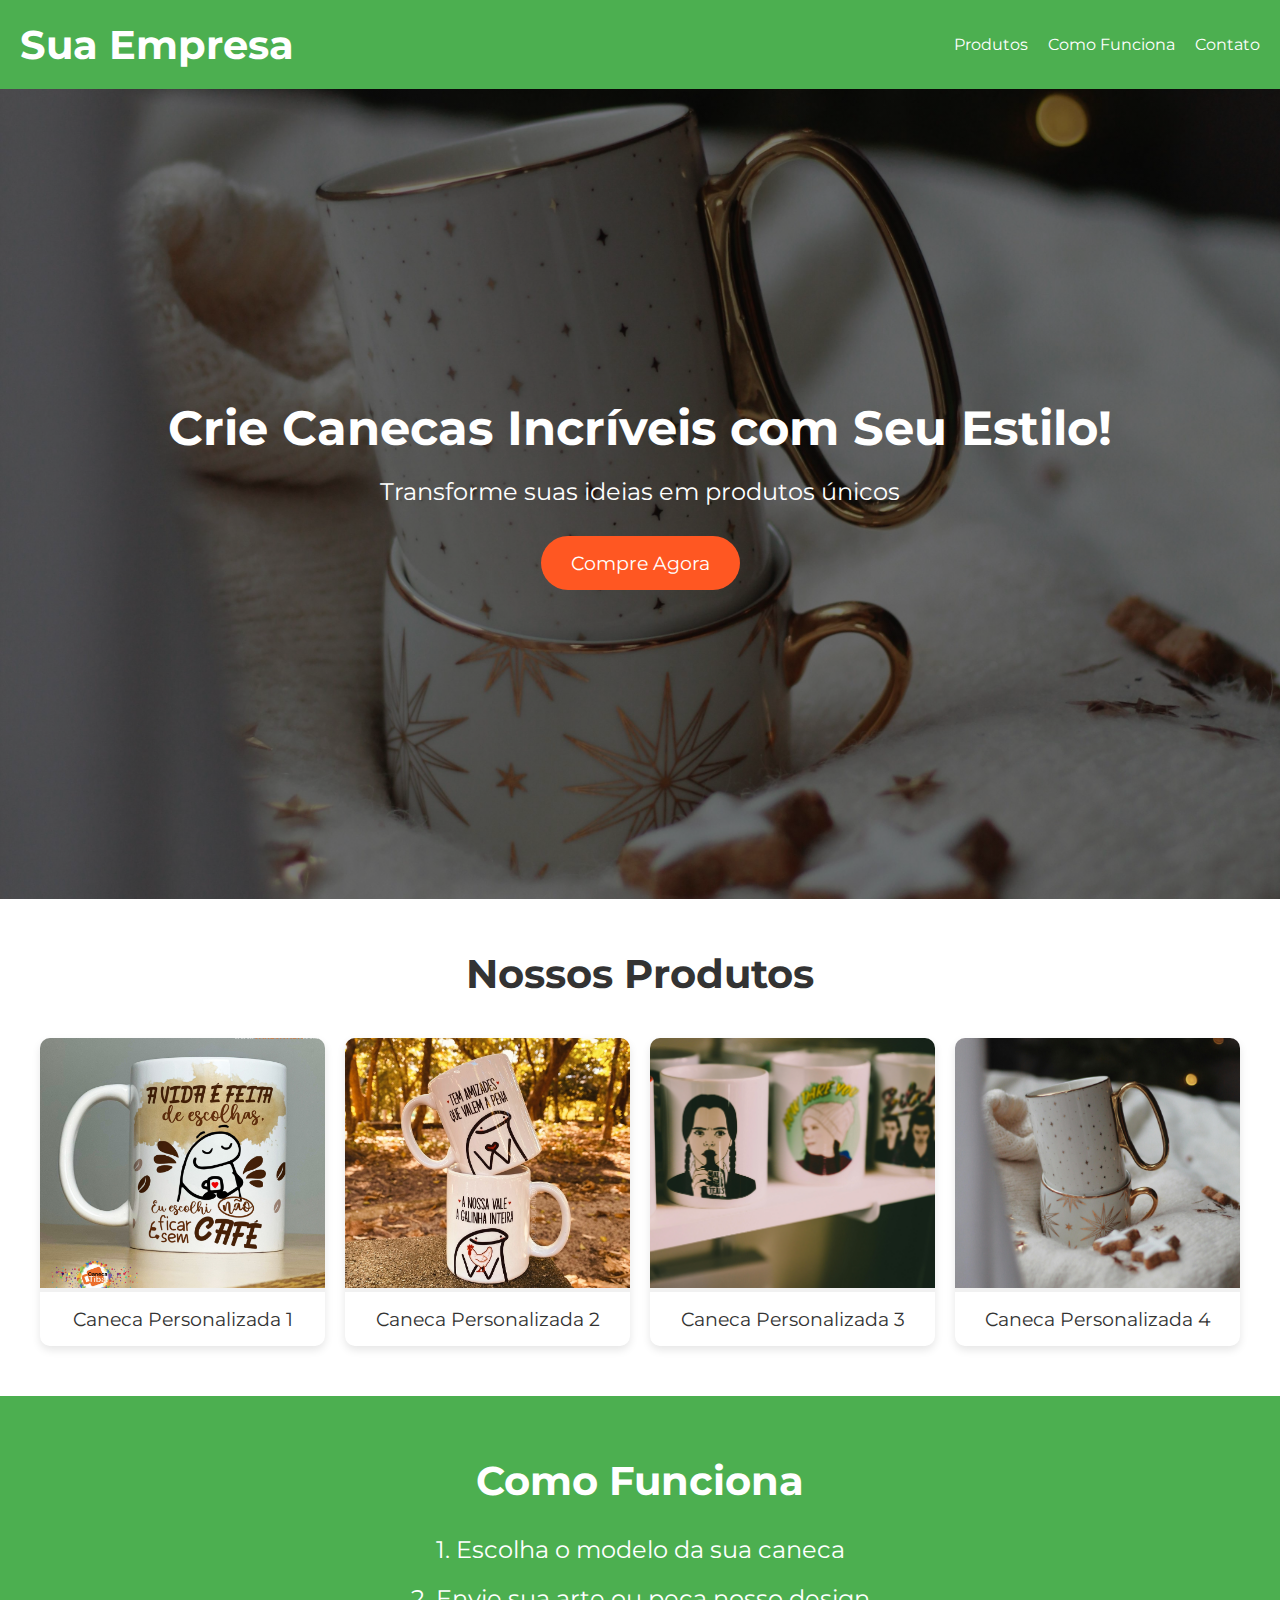
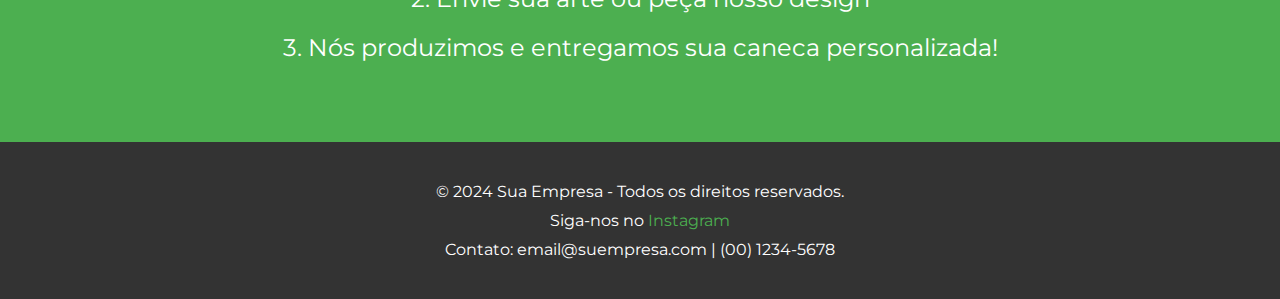
==== index02.html @ a4fc6c88 "Initial commit" ====
<!DOCTYPE html>
<html lang="pt-BR">
<head>
    <meta charset="UTF-8">
    <meta name="viewport" content="width=device-width, initial-scale=1.0">
    <title>Canecas Personalizadas - Sua Empresa</title>
    <style>
        /* Fontes externas */
        @import url('https://fonts.googleapis.com/css2?family=Montserrat:wght@400;700&display=swap');

        /* Estilos globais */
        * {
            margin: 0;
            padding: 0;
            box-sizing: border-box;
        }

        body {
            font-family: 'Montserrat', sans-serif;
            color: #333;
            background-color: #f9f9f9;
            overflow-x: hidden;
        }

        a {
            text-decoration: none;
            color: inherit;
        }

        /* Estilos do cabeçalho */
        header {
            background-color: #4CAF50;
            padding: 20px;
            color: white;
            text-align: center;
            position: sticky;
            top: 0;
            z-index: 100;
            display: flex;
            justify-content: space-between;
            align-items: center;
        }

        header h1 {
            font-size: 2.5em;
            margin: 0;
        }

        .menu-icon {
            display: none;
            font-size: 2em;
            cursor: pointer;
        }

        nav {
            display: flex;
            gap: 20px;
        }

        /* Seção principal (Hero) */
        .hero {
            background: linear-gradient(rgba(0, 0, 0, 0.5), rgba(0, 0, 0, 0.5)), url('imagem\ canecas/pexels-ioanamtc-19149201.jpg') no-repeat center center/cover;
            height: 90vh;
            display: flex;
            flex-direction: column;
            justify-content: center;
            align-items: center;
            color: white;
            text-align: center;
        }

        .hero h2 {
            font-size: 3em;
            margin-bottom: 20px;
            animation: fadeInDown 1s ease-out;
        }

        .hero p {
            font-size: 1.5em;
            margin-bottom: 30px;
            animation: fadeInUp 1.5s ease-out;
        }

        .hero .cta-button {
            background-color: #ff5722;
            padding: 15px 30px;
            border-radius: 50px;
            font-size: 1.2em;
            color: white;
            transition: background-color 0.3s ease;
        }

        .hero .cta-button:hover {
            background-color: #e64a19;
        }

        /* Animações */
        @keyframes fadeInDown {
            from {
                opacity: 0;
                transform: translateY(-50px);
            }
            to {
                opacity: 1;
                transform: translateY(0);
            }
        }

        @keyframes fadeInUp {
            from {
                opacity: 0;
                transform: translateY(50px);
            }
            to {
                opacity: 1;
                transform: translateY(0);
            }
        }

        /* Seção de produtos */
        .gallery {
            padding: 50px 20px;
            background-color: #fff;
        }

        .gallery h2 {
            font-size: 2.5em;
            text-align: center;
            margin-bottom: 40px;
        }

        .product-grid {
            display: grid;
            grid-template-columns: repeat(auto-fit, minmax(250px, 1fr));
            gap: 20px;
            padding: 0 20px;
        }

        .product-item {
            background-color: #f1f1f1;
            border-radius: 10px;
            overflow: hidden;
            box-shadow: 0 4px 8px rgba(0, 0, 0, 0.1);
            transition: transform 0.3s ease;
        }

        .product-item:hover {
            transform: translateY(-10px);
        }

        .product-item img {
            width: 100%;
            height: 250px;
            object-fit: cover;
        }

        .product-item p {
            padding: 15px;
            font-size: 1.2em;
            text-align: center;
            background-color: white;
        }

        /* Seção de como funciona */
        .how-it-works {
            background-color: #4CAF50;
            color: white;
            padding: 60px 20px;
            text-align: center;
        }

        .how-it-works h2 {
            font-size: 2.5em;
            margin-bottom: 30px;
        }

        .how-it-works p {
            font-size: 1.5em;
            margin-bottom: 20px;
        }

        /* Rodapé */
        footer {
            background-color: #333;
            color: white;
            padding: 30px 20px;
            text-align: center;
        }

        footer p {
            margin: 10px 0;
        }

        footer a {
            color: #4CAF50;
        }

        /* Media queries para responsividade */
        @media (max-width: 768px) {
            header h1 {
                font-size: 1.8em;
            }

            .menu-icon {
                display: block;
            }

            nav {
                display: none;
                flex-direction: column;
                gap: 10px;
                background-color: #4CAF50;
                position: absolute;
                top: 60px;
                right: 0;
                left: 0;
                text-align: center;
                padding: 10px;
            }

            nav.active {
                display: flex;
            }

            .hero h2 {
                font-size: 2em;
            }

            .hero p {
                font-size: 1.2em;
            }
        }

        @media (max-width: 480px) {
            .hero h2 {
                font-size: 1.5em;
            }

            .hero p {
                font-size: 1em;
            }

            .cta-button {
                padding: 10px 20px;
                font-size: 1em;
            }
        }
    </style>
</head>
<body>
    <!-- Cabeçalho com menu hamburguer -->
    <header>
        <h1>Sua Empresa</h1>
        <div class="menu-icon" onclick="toggleMenu()">☰</div>
        <nav id="menu">
            <a href="#comprar">Produtos</a>
            <a href="#how-it-works">Como Funciona</a>
            <a href="#contact">Contato</a>
        </nav>
    </header>

    <!-- Seção principal (Hero) -->
    <section class="hero">
        <h2>Crie Canecas Incríveis com Seu Estilo!</h2>
        <p>Transforme suas ideias em produtos únicos</p>
        <a href="#comprar" class="cta-button">Compre Agora</a>
    </section>

    <!-- Galeria de produtos -->
    <section class="gallery" id="comprar">
        <h2>Nossos Produtos</h2>
        <div class="product-grid">
            <div class="product-item">
                <img src="imagem canecas/caneca-flork-escolhas-f2146f6d9044f3b7cd16978194210318-1024-1024.jpg" alt="Caneca 1">
                <p>Caneca Personalizada 1</p>
            </div>
            <div class="product-item">
                <img src="imagem canecas/f99e5faf-33e2-4506-abd6-4c589ace910b-4b52522c77aedaac1d16507182336137-1024-1024.jpeg" alt="Caneca 2">
                <p>Caneca Personalizada 2</p>
            </div>
            <div class="product-item">
                <img src="imagem canecas/pexels-brett-sayles-3493047.jpg" alt="Caneca 3">
                <p>Caneca Personalizada 3</p>
            </div>
            <div class="product-item">
                <img src="imagem canecas/pexels-ioanamtc-19149201.jpg" alt="Caneca 4">
                <p>Caneca Personalizada 4</p>
            </div>
        </div>
    </section>

    <section class="how-it-works">
        <h2>Como Funciona</h2>
        <p>1. Escolha o modelo da sua caneca</p>
        <p>2. Envie sua arte ou peça nosso design</p>
        <p>3. Nós produzimos e entregamos sua caneca personalizada!</p>
    </section>

    <!-- Rodapé -->
    <footer>
        <p>© 2024 Sua Empresa - Todos os direitos reservados.</p>
        <p>Siga-nos no <a href="https://instagram.com">Instagram</a></p>
        <p>Contato: email@suempresa.com | (00) 1234-5678</p>
    </footer>

    <script>
        // Menu hamburguer responsivo
        function toggleMenu() {
            var menu = document.getElementById('menu');
            menu.classList.toggle('active');
        }

        // Scroll suave ao clicar em links de ancoragem
        document.querySelectorAll('a[href^="#"]').forEach(anchor => {
            anchor.addEventListener('click', function (e) {
                e.preventDefault();
                document.querySelector(this.getAttribute('href')).scrollIntoView({
                    behavior: 'smooth'
                });
            });
        });
    </script>
</body>
</html>
</body>
</html>
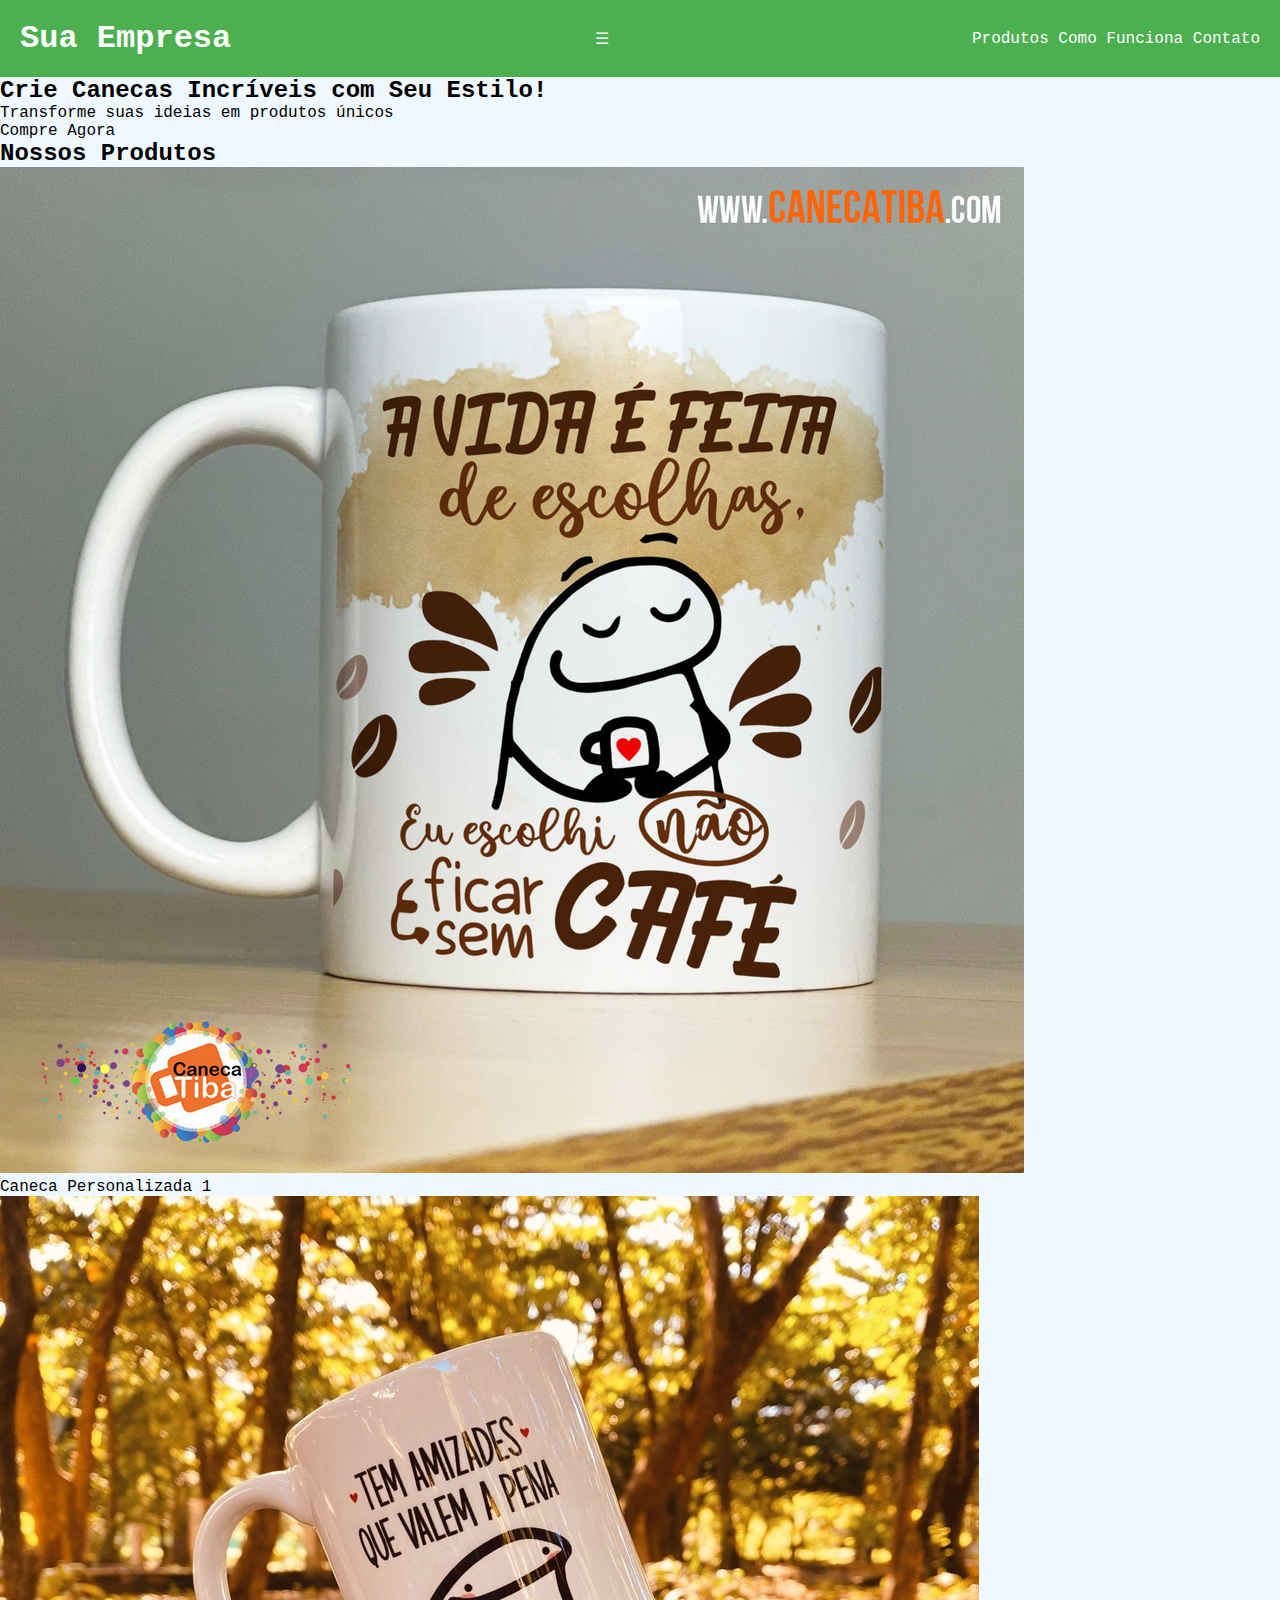
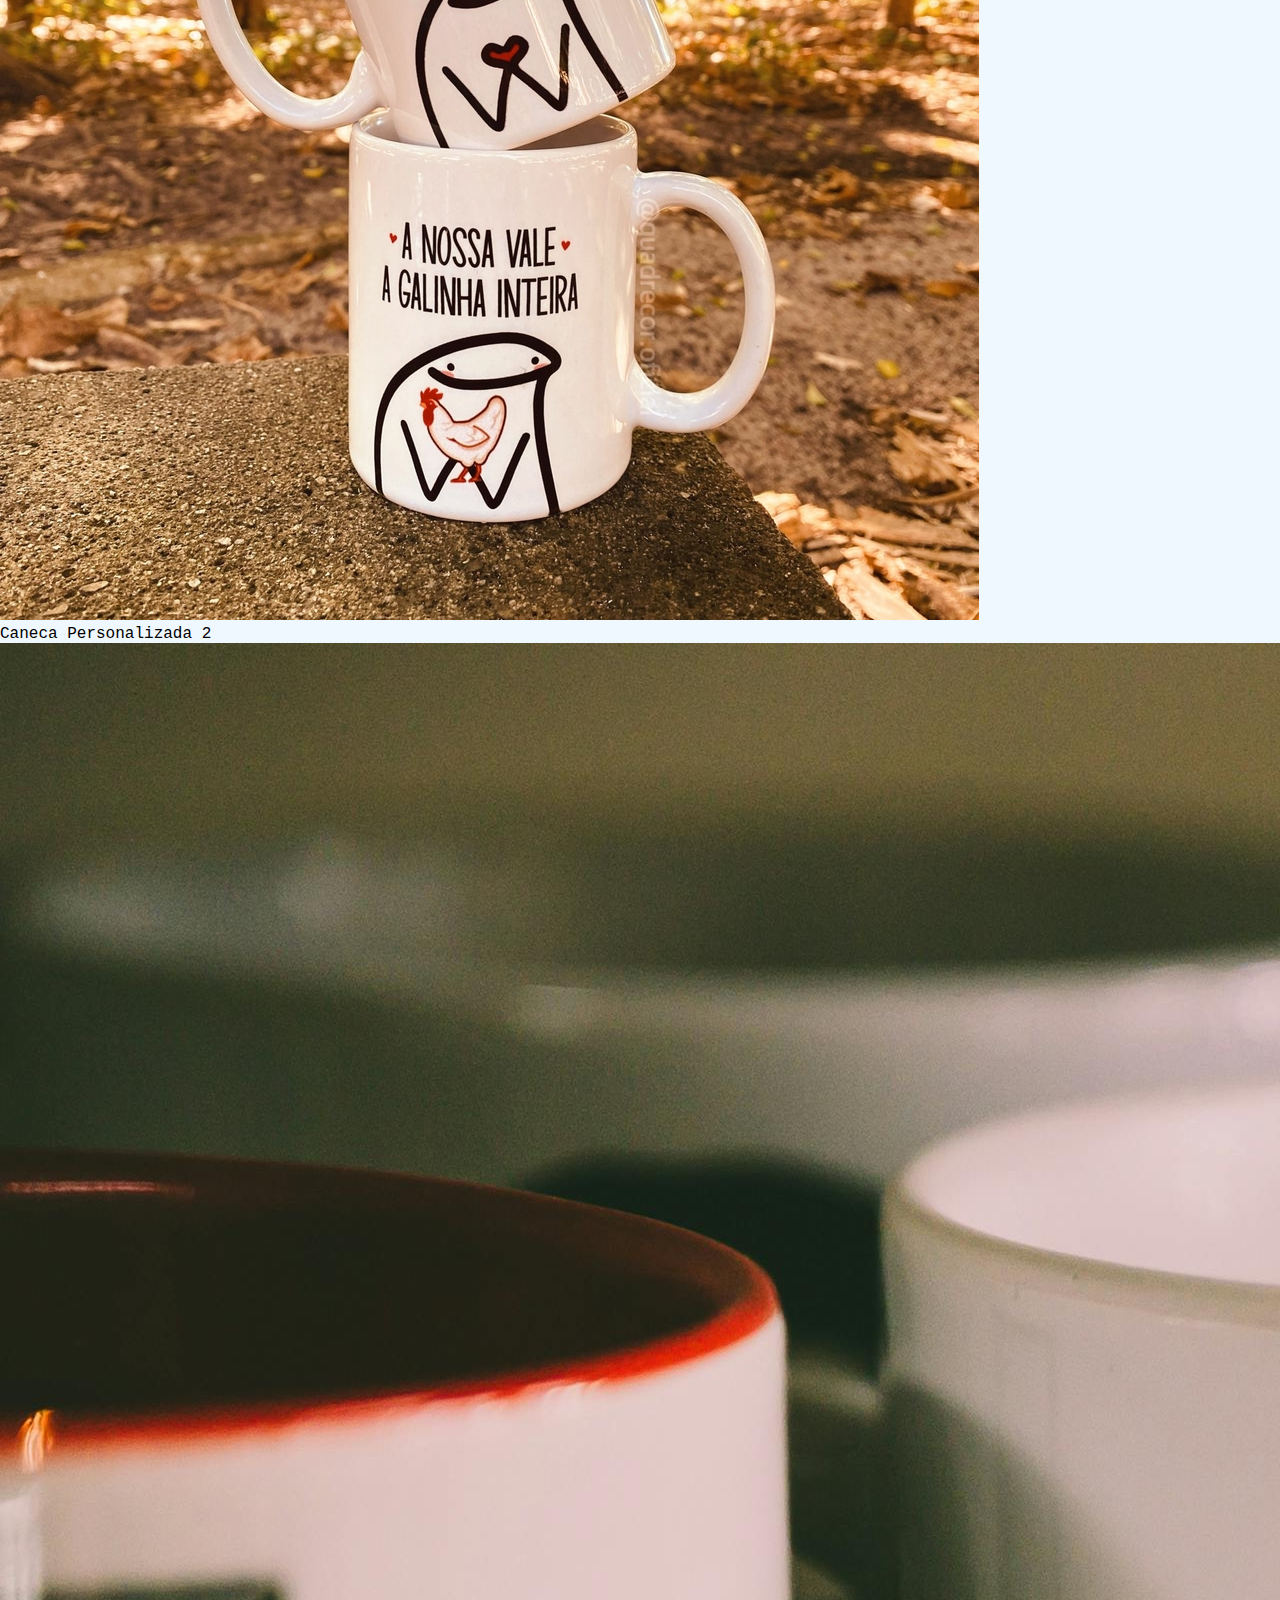
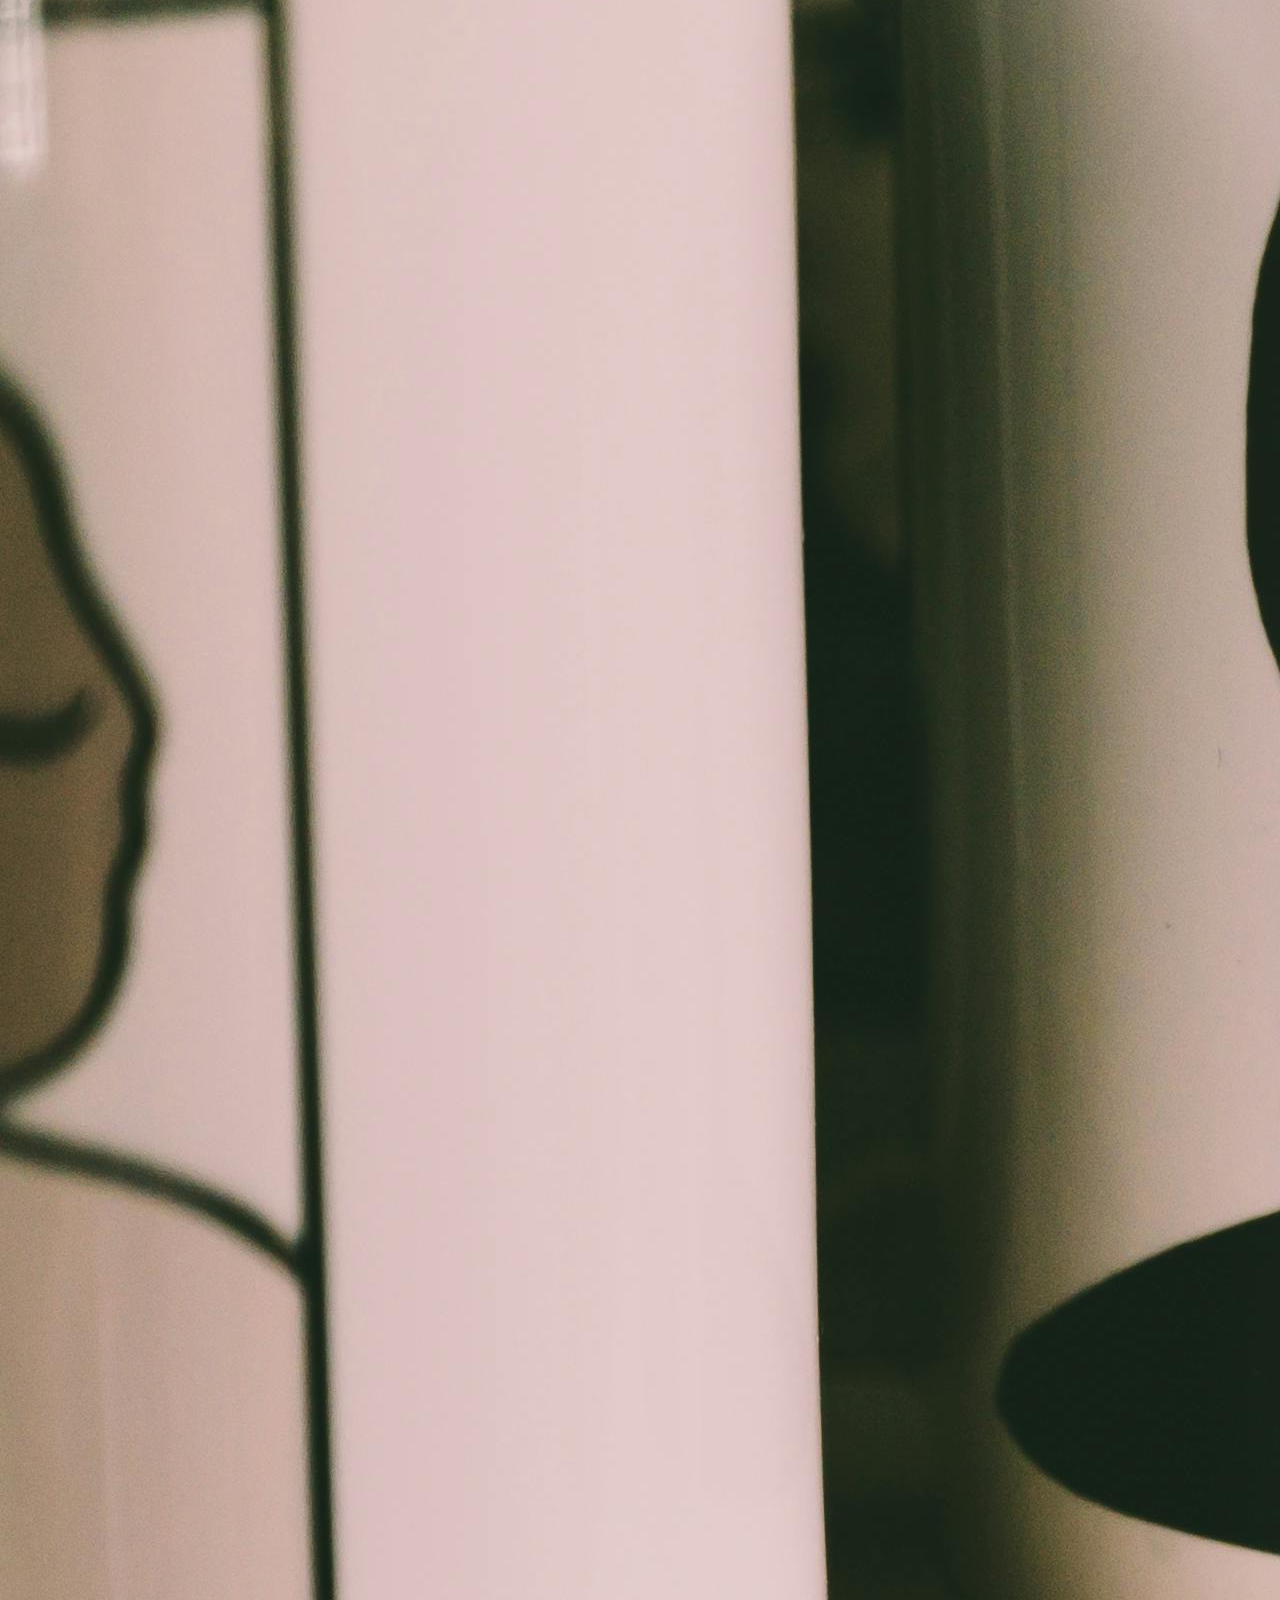
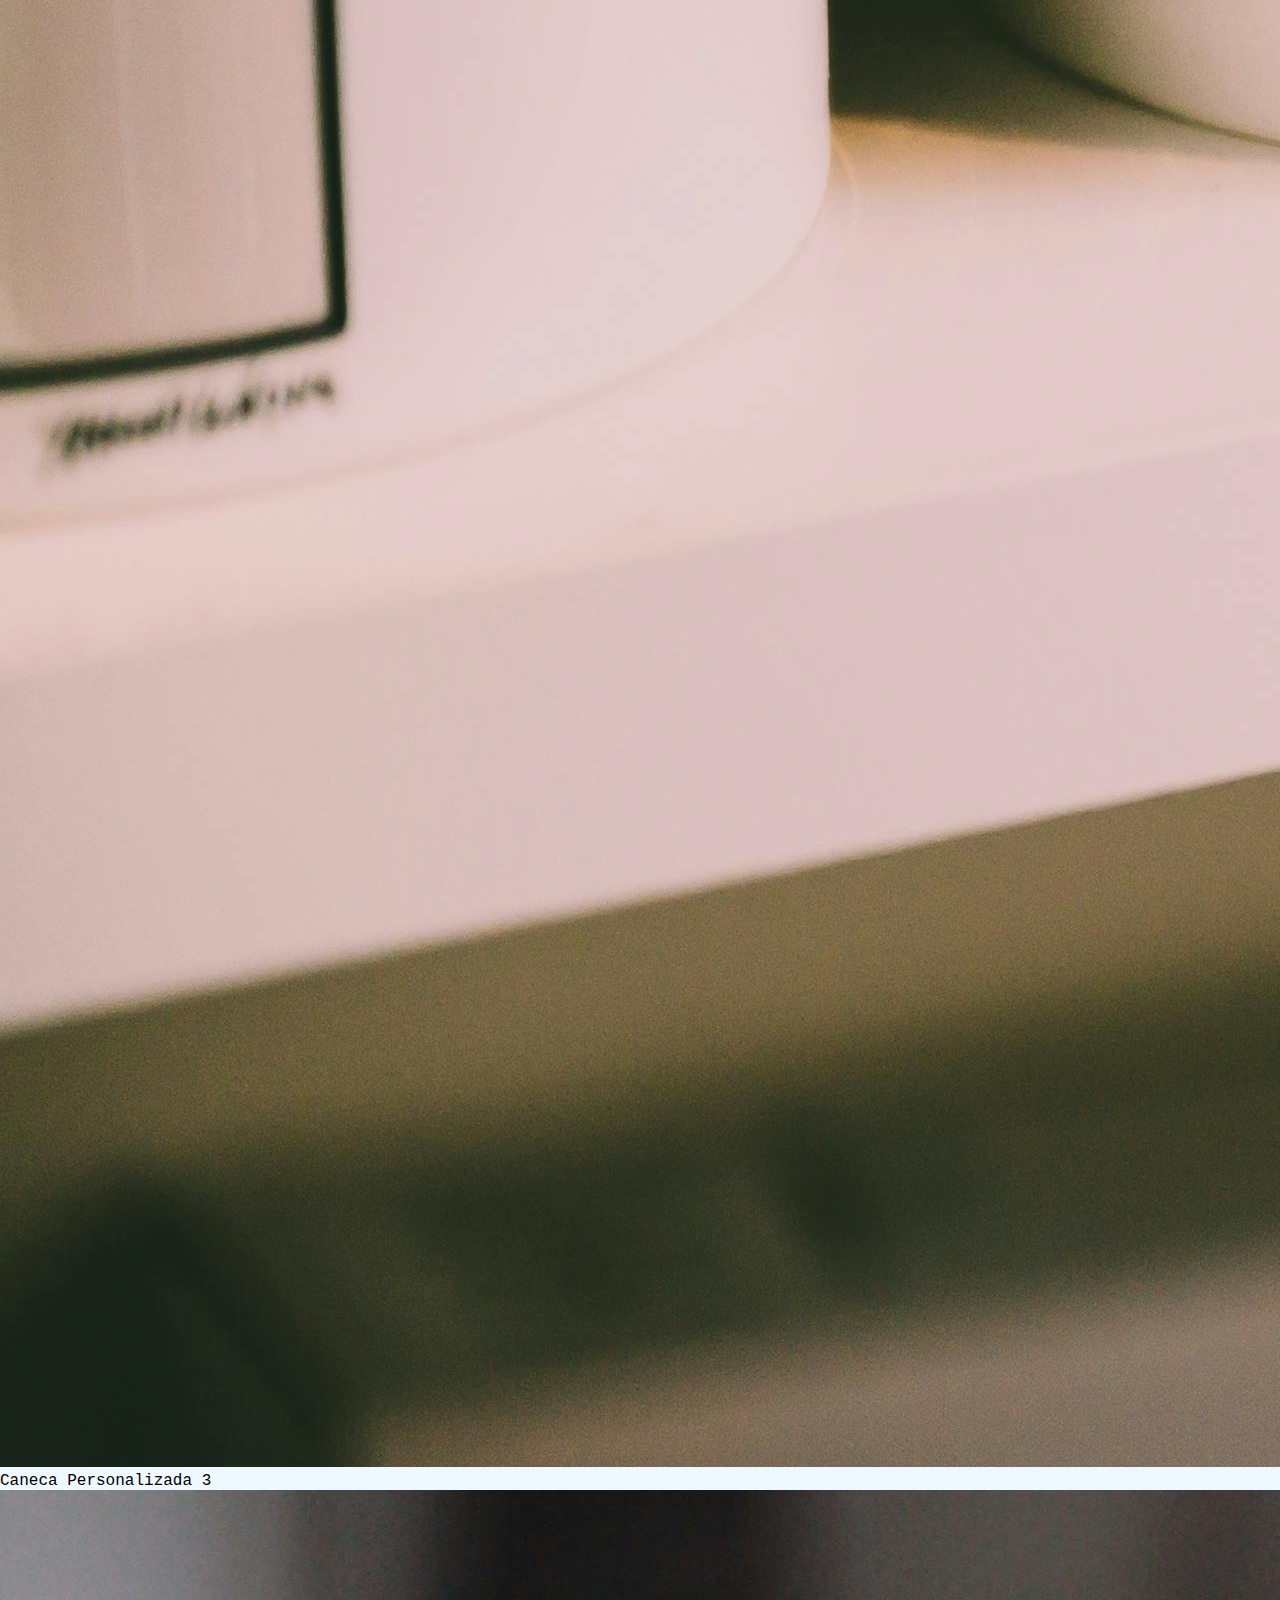
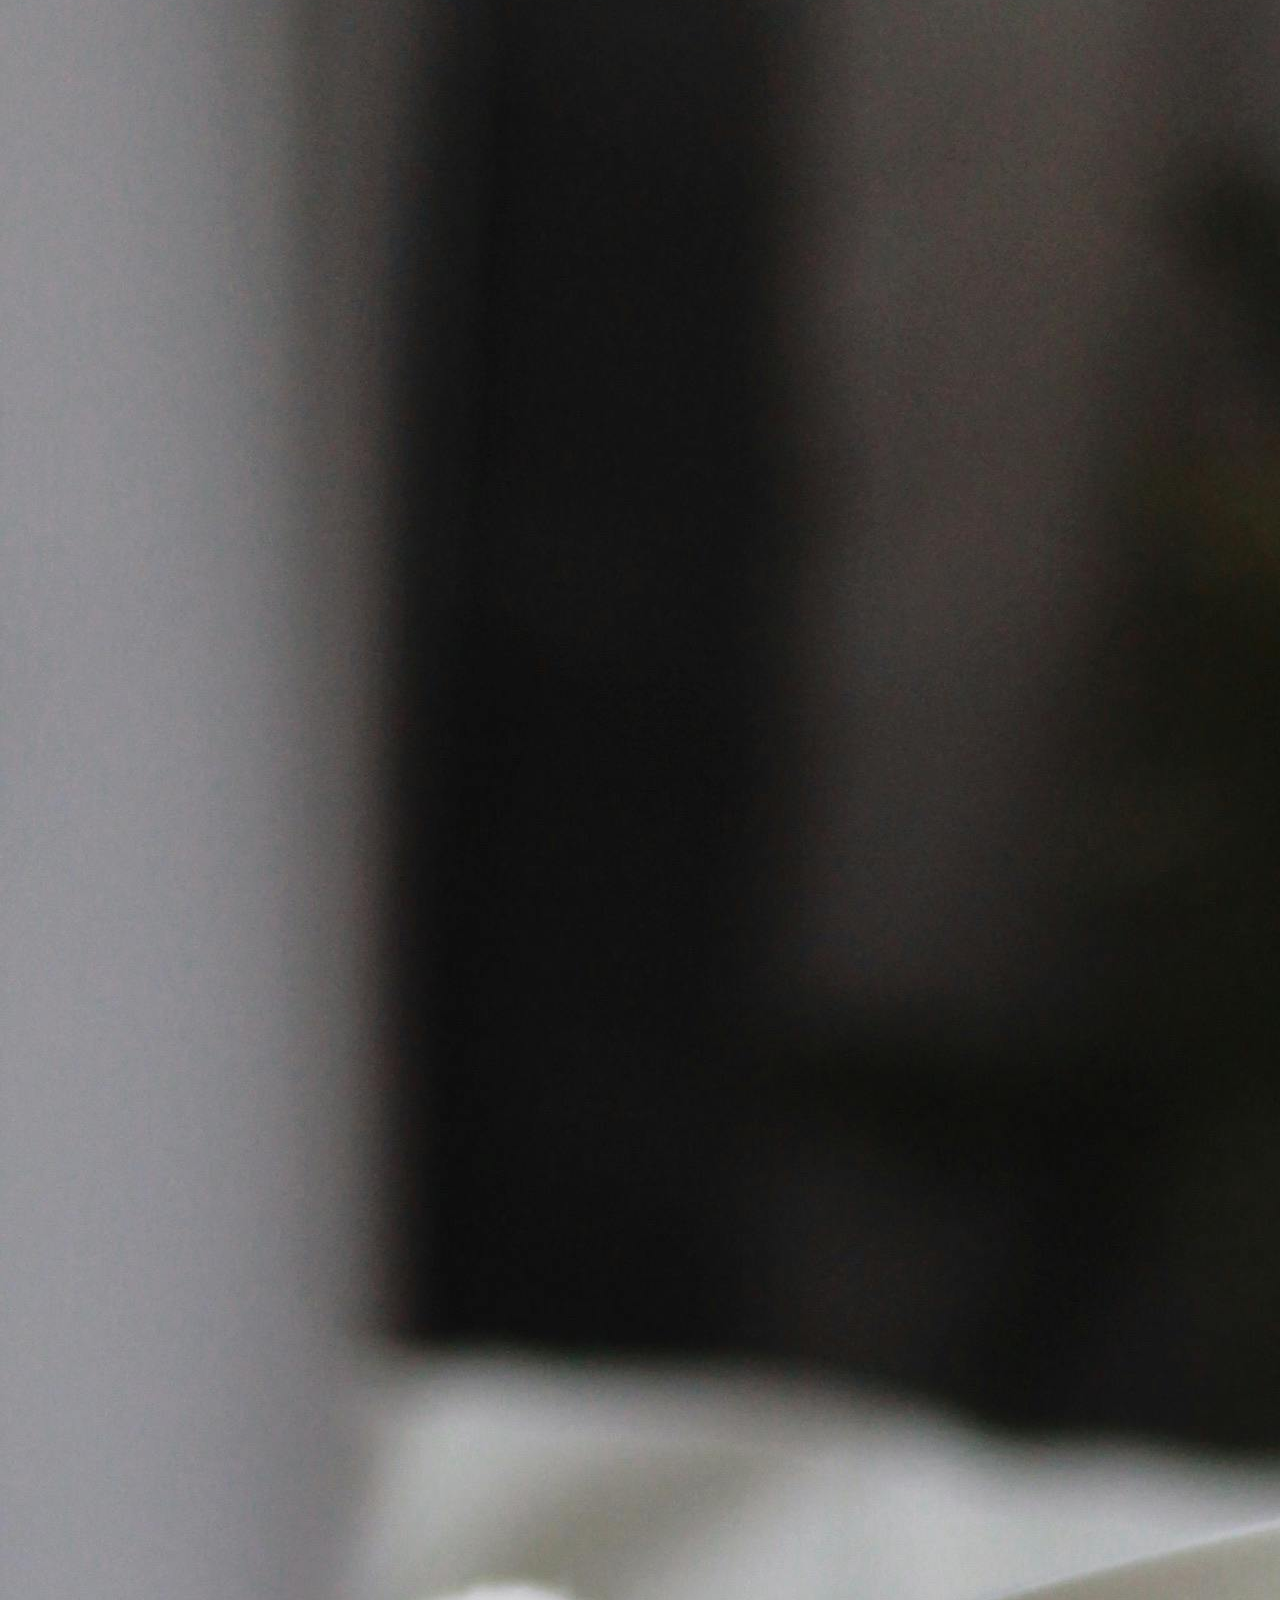
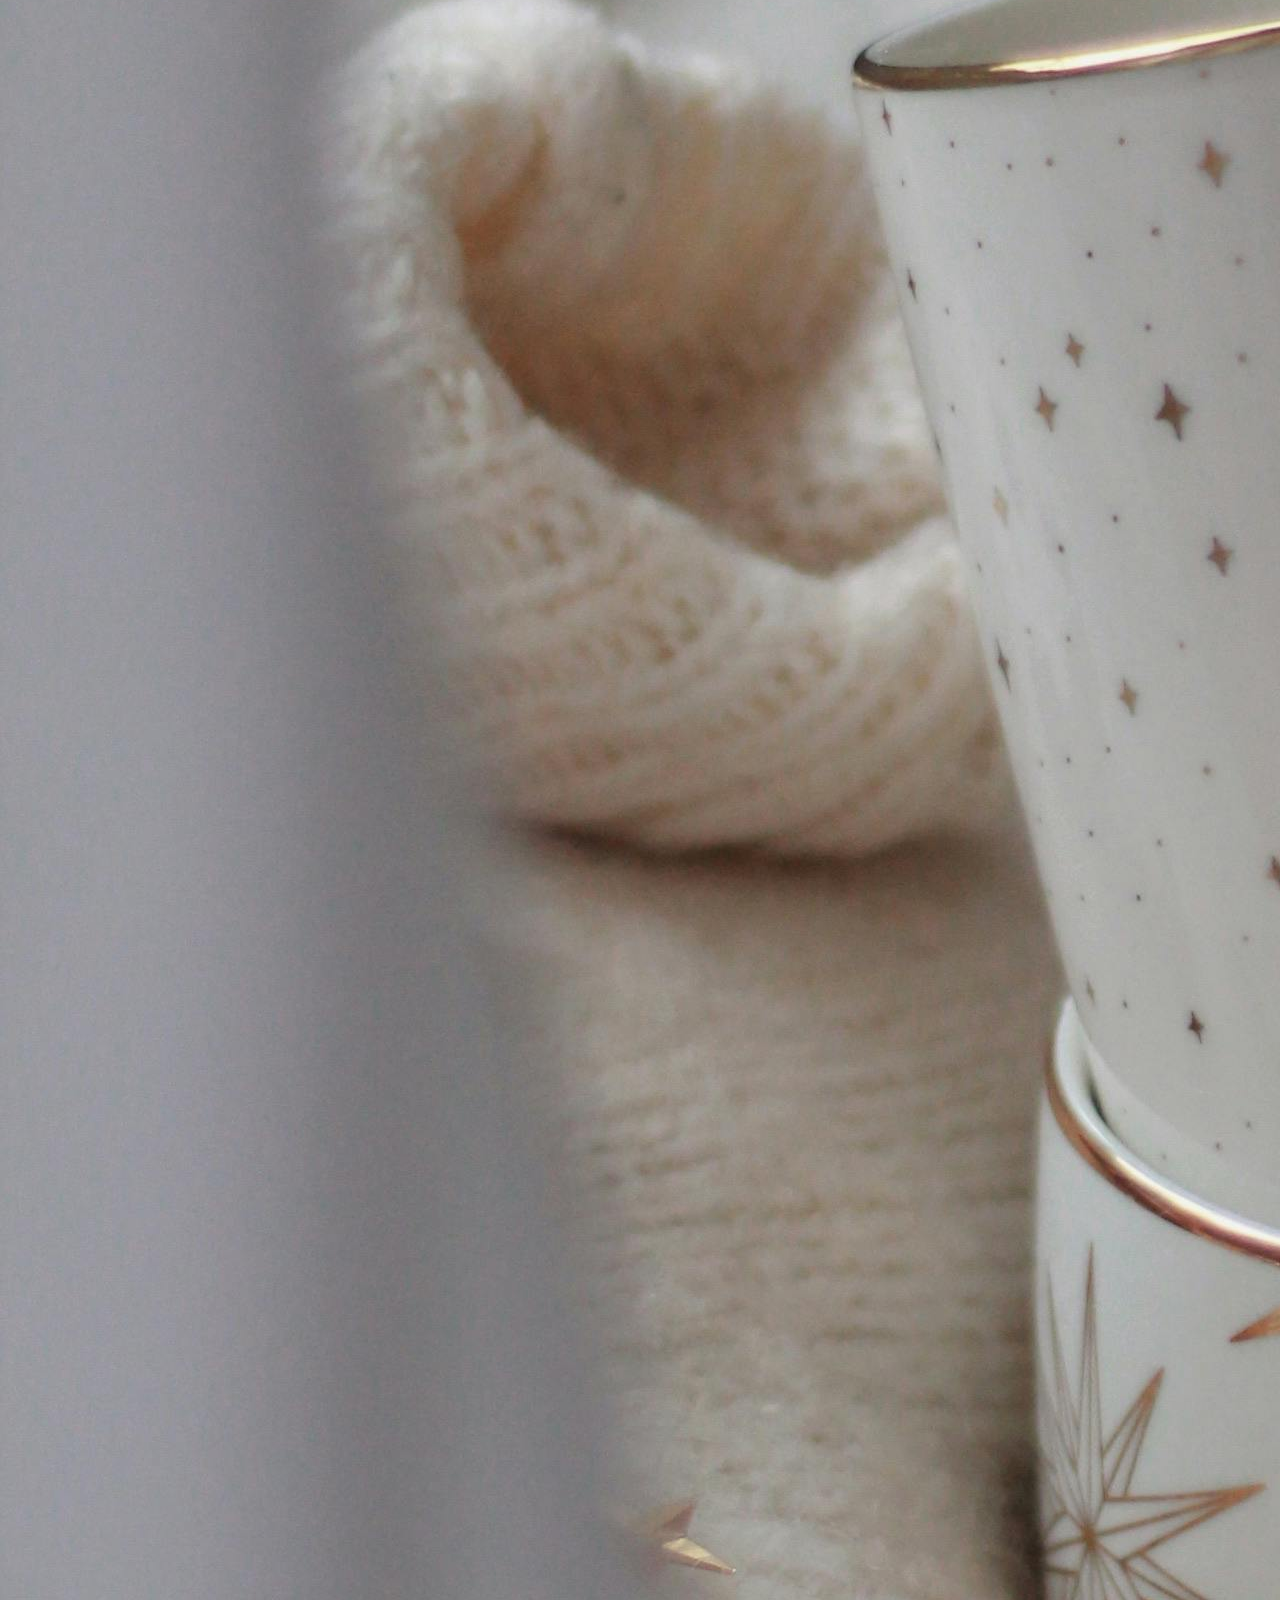
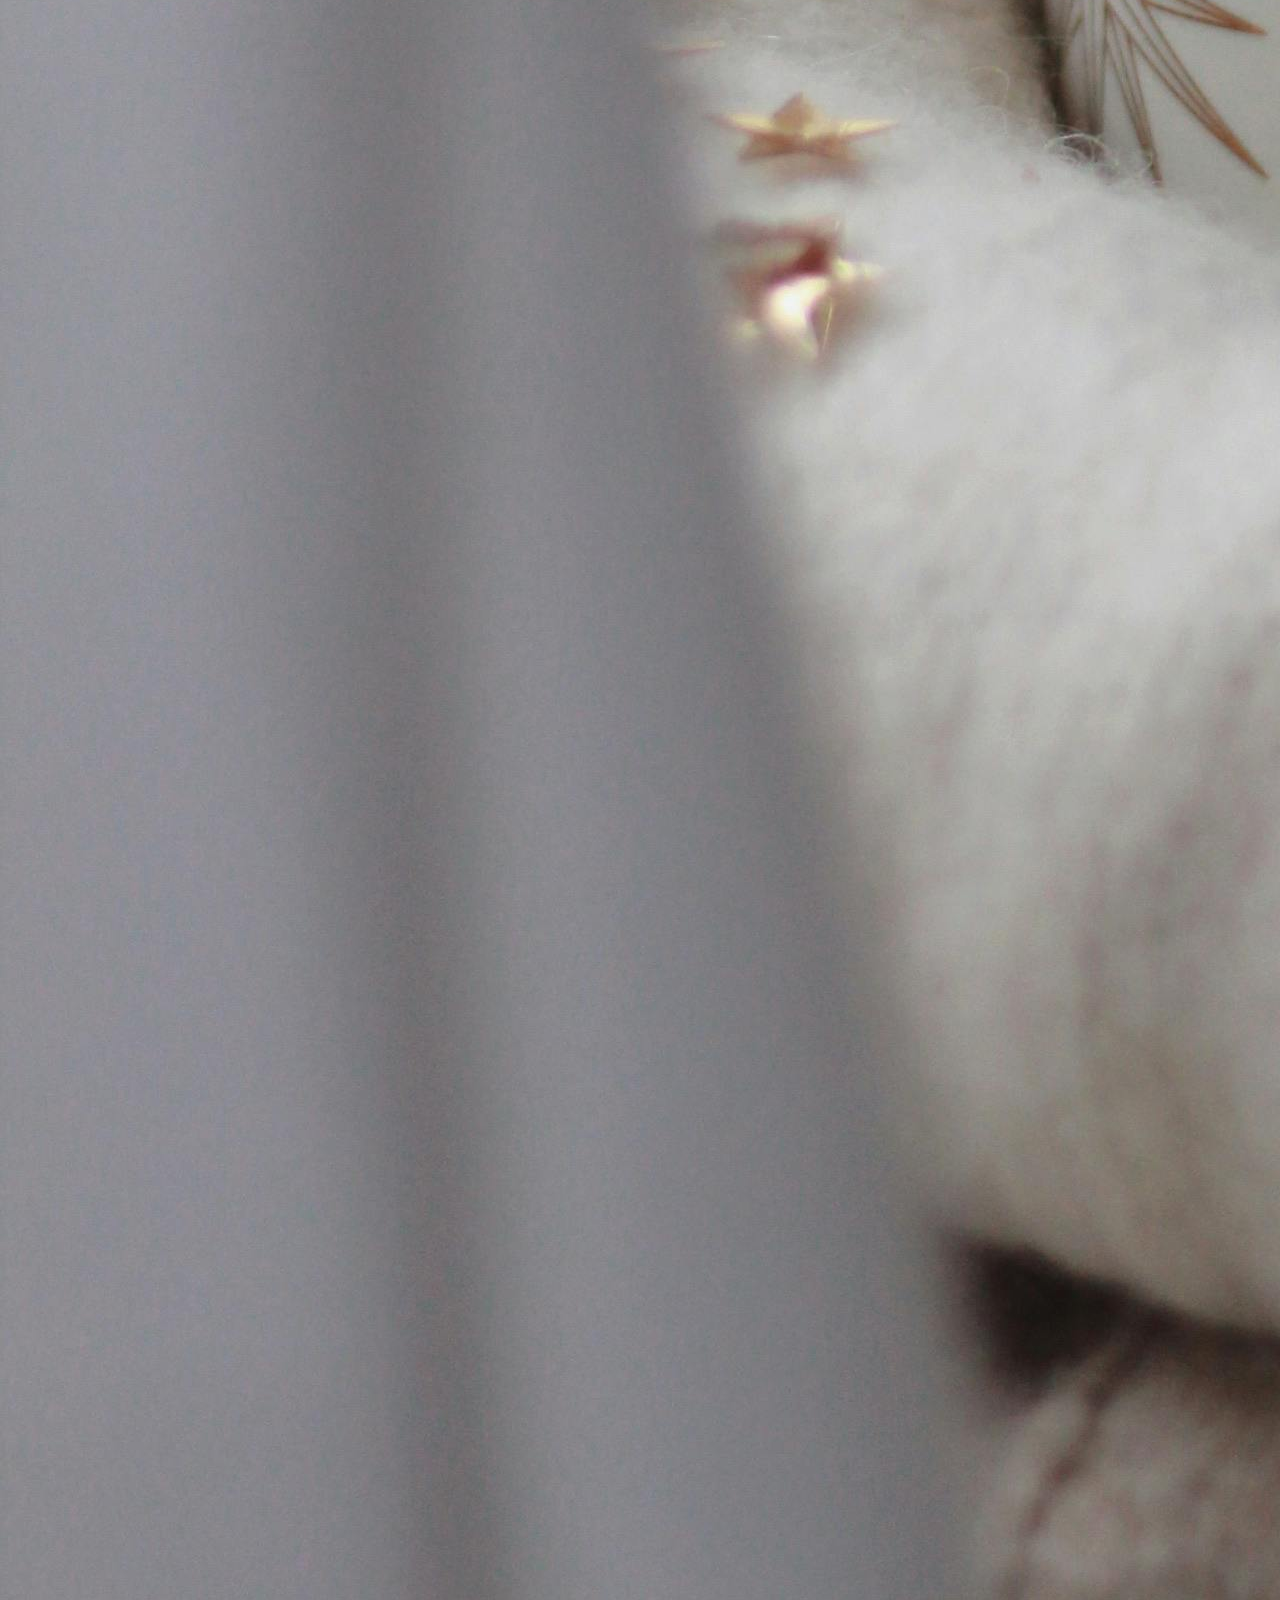
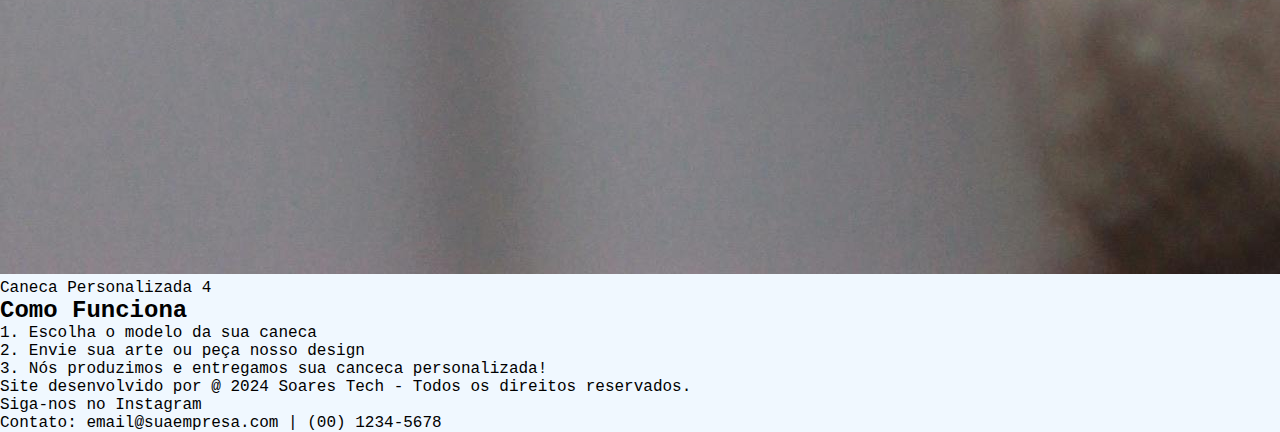
==== commit df5d3e13: "mudancascss" ====
--- a/index02.html
+++ b/index02.html
@@ -1,273 +1,36 @@
 <!DOCTYPE html>
-<html lang="pt-BR">
+<html lang="pt-br">
 <head>
     <meta charset="UTF-8">
     <meta name="viewport" content="width=device-width, initial-scale=1.0">
-    <title>Canecas Personalizadas - Sua Empresa</title>
-    <style>
-        /* Fontes externas */
-        @import url('https://fonts.googleapis.com/css2?family=Montserrat:wght@400;700&display=swap');
-
-        /* Estilos globais */
-        * {
-            margin: 0;
-            padding: 0;
-            box-sizing: border-box;
-        }
-
-        body {
-            font-family: 'Montserrat', sans-serif;
-            color: #333;
-            background-color: #f9f9f9;
-            overflow-x: hidden;
-        }
-
-        a {
-            text-decoration: none;
-            color: inherit;
-        }
-
-        /* Estilos do cabeçalho */
-        header {
-            background-color: #4CAF50;
-            padding: 20px;
-            color: white;
-            text-align: center;
-            position: sticky;
-            top: 0;
-            z-index: 100;
-            display: flex;
-            justify-content: space-between;
-            align-items: center;
-        }
-
-        header h1 {
-            font-size: 2.5em;
-            margin: 0;
-        }
-
-        .menu-icon {
-            display: none;
-            font-size: 2em;
-            cursor: pointer;
-        }
-
-        nav {
-            display: flex;
-            gap: 20px;
-        }
-
-        /* Seção principal (Hero) */
-        .hero {
-            background: linear-gradient(rgba(0, 0, 0, 0.5), rgba(0, 0, 0, 0.5)), url('imagem\ canecas/pexels-ioanamtc-19149201.jpg') no-repeat center center/cover;
-            height: 90vh;
-            display: flex;
-            flex-direction: column;
-            justify-content: center;
-            align-items: center;
-            color: white;
-            text-align: center;
-        }
-
-        .hero h2 {
-            font-size: 3em;
-            margin-bottom: 20px;
-            animation: fadeInDown 1s ease-out;
-        }
-
-        .hero p {
-            font-size: 1.5em;
-            margin-bottom: 30px;
-            animation: fadeInUp 1.5s ease-out;
-        }
-
-        .hero .cta-button {
-            background-color: #ff5722;
-            padding: 15px 30px;
-            border-radius: 50px;
-            font-size: 1.2em;
-            color: white;
-            transition: background-color 0.3s ease;
-        }
-
-        .hero .cta-button:hover {
-            background-color: #e64a19;
-        }
-
-        /* Animações */
-        @keyframes fadeInDown {
-            from {
-                opacity: 0;
-                transform: translateY(-50px);
-            }
-            to {
-                opacity: 1;
-                transform: translateY(0);
-            }
-        }
-
-        @keyframes fadeInUp {
-            from {
-                opacity: 0;
-                transform: translateY(50px);
-            }
-            to {
-                opacity: 1;
-                transform: translateY(0);
-            }
-        }
-
-        /* Seção de produtos */
-        .gallery {
-            padding: 50px 20px;
-            background-color: #fff;
-        }
-
-        .gallery h2 {
-            font-size: 2.5em;
-            text-align: center;
-            margin-bottom: 40px;
-        }
-
-        .product-grid {
-            display: grid;
-            grid-template-columns: repeat(auto-fit, minmax(250px, 1fr));
-            gap: 20px;
-            padding: 0 20px;
-        }
-
-        .product-item {
-            background-color: #f1f1f1;
-            border-radius: 10px;
-            overflow: hidden;
-            box-shadow: 0 4px 8px rgba(0, 0, 0, 0.1);
-            transition: transform 0.3s ease;
-        }
-
-        .product-item:hover {
-            transform: translateY(-10px);
-        }
-
-        .product-item img {
-            width: 100%;
-            height: 250px;
-            object-fit: cover;
-        }
-
-        .product-item p {
-            padding: 15px;
-            font-size: 1.2em;
-            text-align: center;
-            background-color: white;
-        }
-
-        /* Seção de como funciona */
-        .how-it-works {
-            background-color: #4CAF50;
-            color: white;
-            padding: 60px 20px;
-            text-align: center;
-        }
-
-        .how-it-works h2 {
-            font-size: 2.5em;
-            margin-bottom: 30px;
-        }
-
-        .how-it-works p {
-            font-size: 1.5em;
-            margin-bottom: 20px;
-        }
-
-        /* Rodapé */
-        footer {
-            background-color: #333;
-            color: white;
-            padding: 30px 20px;
-            text-align: center;
-        }
-
-        footer p {
-            margin: 10px 0;
-        }
-
-        footer a {
-            color: #4CAF50;
-        }
-
-        /* Media queries para responsividade */
-        @media (max-width: 768px) {
-            header h1 {
-                font-size: 1.8em;
-            }
-
-            .menu-icon {
-                display: block;
-            }
-
-            nav {
-                display: none;
-                flex-direction: column;
-                gap: 10px;
-                background-color: #4CAF50;
-                position: absolute;
-                top: 60px;
-                right: 0;
-                left: 0;
-                text-align: center;
-                padding: 10px;
-            }
-
-            nav.active {
-                display: flex;
-            }
-
-            .hero h2 {
-                font-size: 2em;
-            }
-
-            .hero p {
-                font-size: 1.2em;
-            }
-        }
-
-        @media (max-width: 480px) {
-            .hero h2 {
-                font-size: 1.5em;
-            }
-
-            .hero p {
-                font-size: 1em;
-            }
-
-            .cta-button {
-                padding: 10px 20px;
-                font-size: 1em;
-            }
-        }
-    </style>
+    <title>Canecas Personalizadas - </title>
+    <link rel="stylesheet" href="/css/style.css">
 </head>
 <body>
-    <!-- Cabeçalho com menu hamburguer -->
+
+    <!-- Cabeçalho start -->
+
     <header>
         <h1>Sua Empresa</h1>
         <div class="menu-icon" onclick="toggleMenu()">☰</div>
         <nav id="menu">
-            <a href="#comprar">Produtos</a>
-            <a href="#how-it-works">Como Funciona</a>
+            <a href="comprar">Produtos</a>
+            <a href="#how-ite-works">Como Funciona</a>
             <a href="#contact">Contato</a>
         </nav>
     </header>
 
-    <!-- Seção principal (Hero) -->
+    <!-- Seção principal (Hero)-->
+
     <section class="hero">
         <h2>Crie Canecas Incríveis com Seu Estilo!</h2>
         <p>Transforme suas ideias em produtos únicos</p>
-        <a href="#comprar" class="cta-button">Compre Agora</a>
+        <a href="#comprar" class="btn-button">Compre Agora</a>
     </section>
 
-    <!-- Galeria de produtos -->
-    <section class="gallery" id="comprar">
+    <!-- Galeria de produtos-->
+
+     <section class="gallery" id="comprar">
         <h2>Nossos Produtos</h2>
         <div class="product-grid">
             <div class="product-item">
@@ -275,52 +38,46 @@
                 <p>Caneca Personalizada 1</p>
             </div>
             <div class="product-item">
-                <img src="imagem canecas/f99e5faf-33e2-4506-abd6-4c589ace910b-4b52522c77aedaac1d16507182336137-1024-1024.jpeg" alt="Caneca 2">
+                <img src="imagem canecas/f99e5faf-33e2-4506-abd6-4c589ace910b-4b52522c77aedaac1d16507182336137-1024-1024.jpeg" alt="Caneca 1">
                 <p>Caneca Personalizada 2</p>
             </div>
             <div class="product-item">
-                <img src="imagem canecas/pexels-brett-sayles-3493047.jpg" alt="Caneca 3">
+                <img src="imagem canecas/pexels-brett-sayles-3493047.jpg" alt="Caneca 1">
                 <p>Caneca Personalizada 3</p>
             </div>
             <div class="product-item">
-                <img src="imagem canecas/pexels-ioanamtc-19149201.jpg" alt="Caneca 4">
+                <img src="imagem canecas/pexels-ioanamtc-19149201.jpg" alt="Caneca 1">
                 <p>Caneca Personalizada 4</p>
             </div>
         </div>
-    </section>
+     </section>
 
-    <section class="how-it-works">
+    <!-- Galeria de produtos end --> 
+
+    <!-- Como funciona start --> 
+
+     <section class="how-it-works">
         <h2>Como Funciona</h2>
         <p>1. Escolha o modelo da sua caneca</p>
-        <p>2. Envie sua arte ou peça nosso design</p>
-        <p>3. Nós produzimos e entregamos sua caneca personalizada!</p>
-    </section>
+        <p>2.  Envie sua arte ou peça nosso design</p>
+        <p>3. Nós produzimos e entregamos sua canceca personalizada!</p>
+     </section>
 
-    <!-- Rodapé -->
-    <footer>
-        <p>© 2024 Sua Empresa - Todos os direitos reservados.</p>
-        <p>Siga-nos no <a href="https://instagram.com">Instagram</a></p>
-        <p>Contato: email@suempresa.com | (00) 1234-5678</p>
-    </footer>
+    <!-- Como funciona end -->
+     
+    
+    <!-- Footer star -->
+     
+     <footer>
+        <p>Site desenvolvido por @ 2024 Soares Tech - Todos os direitos reservados.</p>
+        <p>Siga-nos no <a href="#instagram">Instagram</a></p>
+        <p>Contato: email@suaempresa.com | (00) 1234-5678</p>
+     </footer>
 
-    <script>
-        // Menu hamburguer responsivo
-        function toggleMenu() {
-            var menu = document.getElementById('menu');
-            menu.classList.toggle('active');
-        }
+    <!-- Footer end -->
 
-        // Scroll suave ao clicar em links de ancoragem
-        document.querySelectorAll('a[href^="#"]').forEach(anchor => {
-            anchor.addEventListener('click', function (e) {
-                e.preventDefault();
-                document.querySelector(this.getAttribute('href')).scrollIntoView({
-                    behavior: 'smooth'
-                });
-            });
-        });
-    </script>
-</body>
-</html>
+    
+  
+    
 </body>
 </html>--- a/css/style.css
+++ b/css/style.css
@@ -0,0 +1,37 @@
+@import url('https://fonts.googleapis.com/css2?family=Montserrat:wght@400;700&display=swap');
+
+*{
+    margin: 0;
+    padding: 0;
+    box-sizing: border-box;
+    font-family: 'Courier New', Courier, monospace;
+}
+body{
+    font-family: 'Montsserrat', sans-serif;
+    color: black;
+    background-color: aliceblue;
+    overflow-x: hidden;
+}
+
+a{
+    text-decoration: none;
+    color: inherit;
+}
+
+
+/* Style Cabeçalho start */
+header{
+    background-color: #4caf50;
+    padding: 20px;
+    color: white;
+    text-align: center;
+    position: sticky;
+    top: 0;
+    z-index: 100;
+    display: flex;
+    justify-content: space-between;
+    align-items: center;
+}
+
+
+/* Style Cabeçalho end */